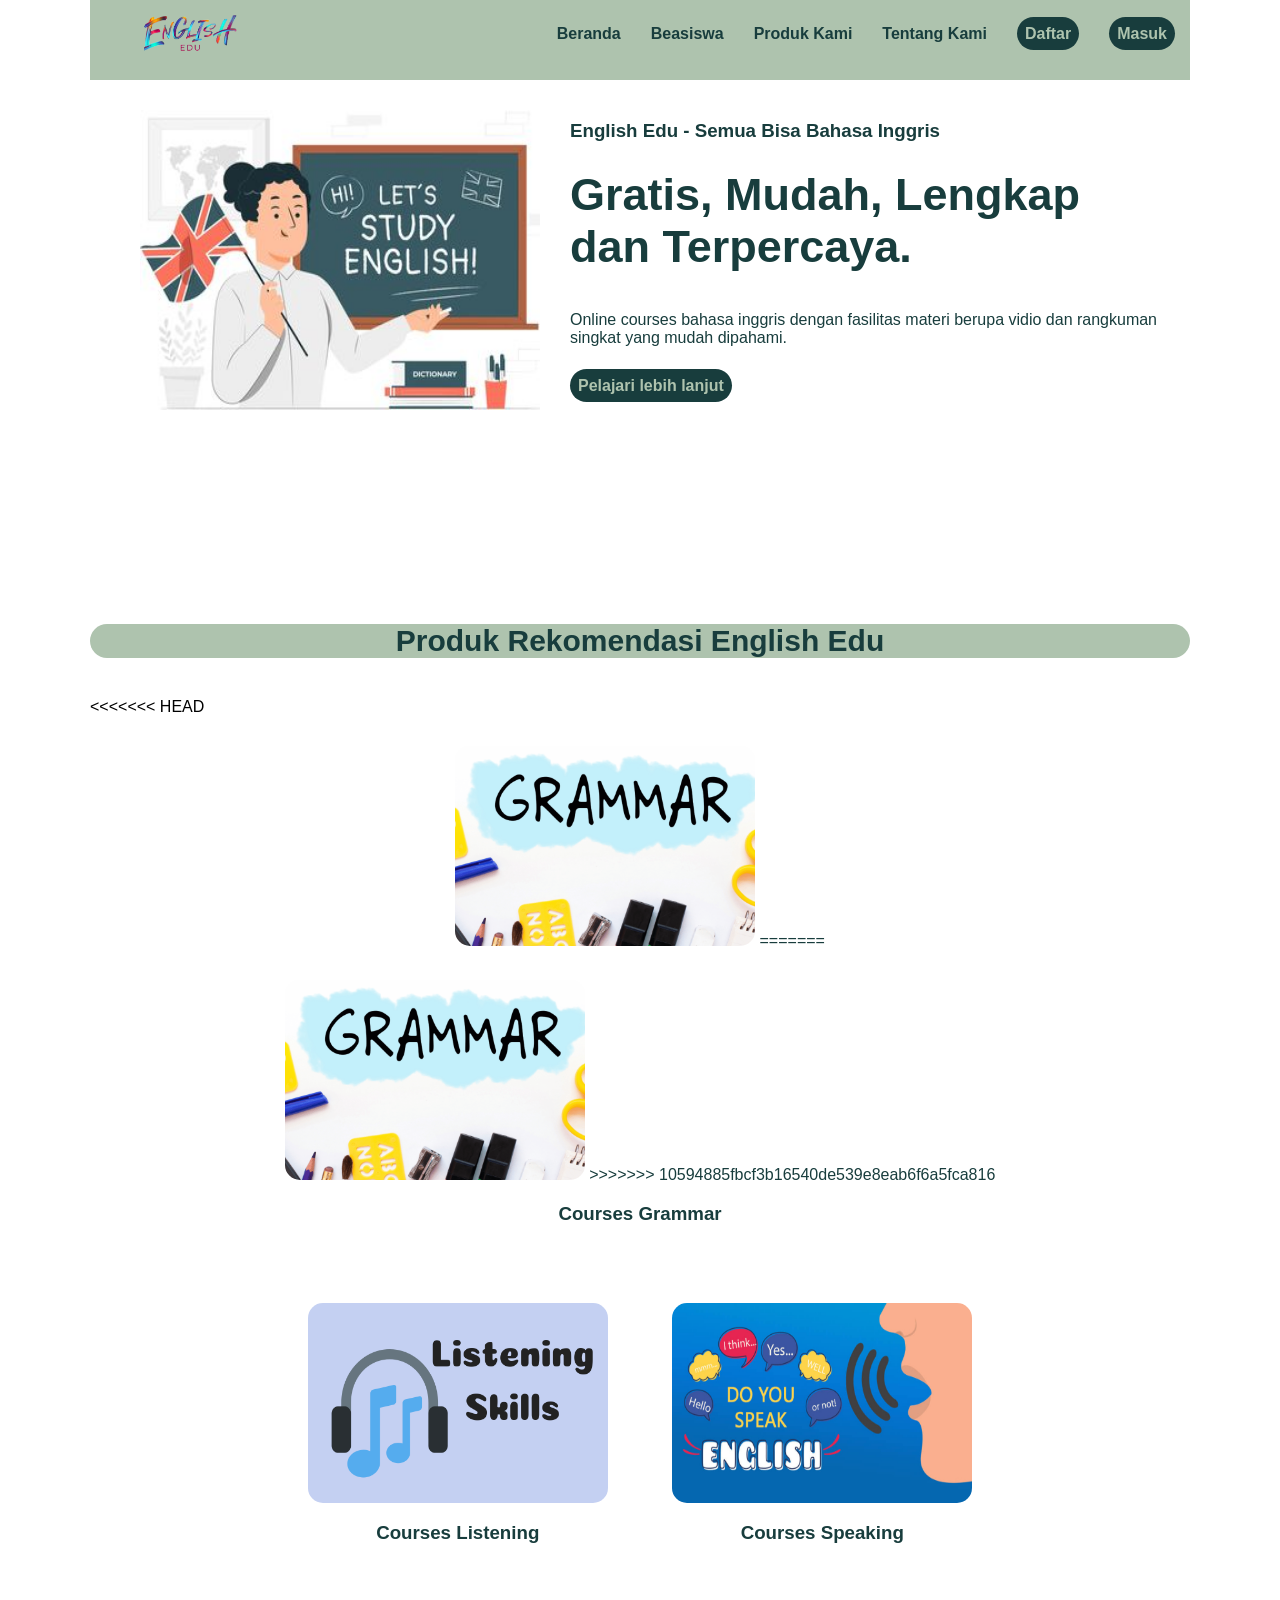
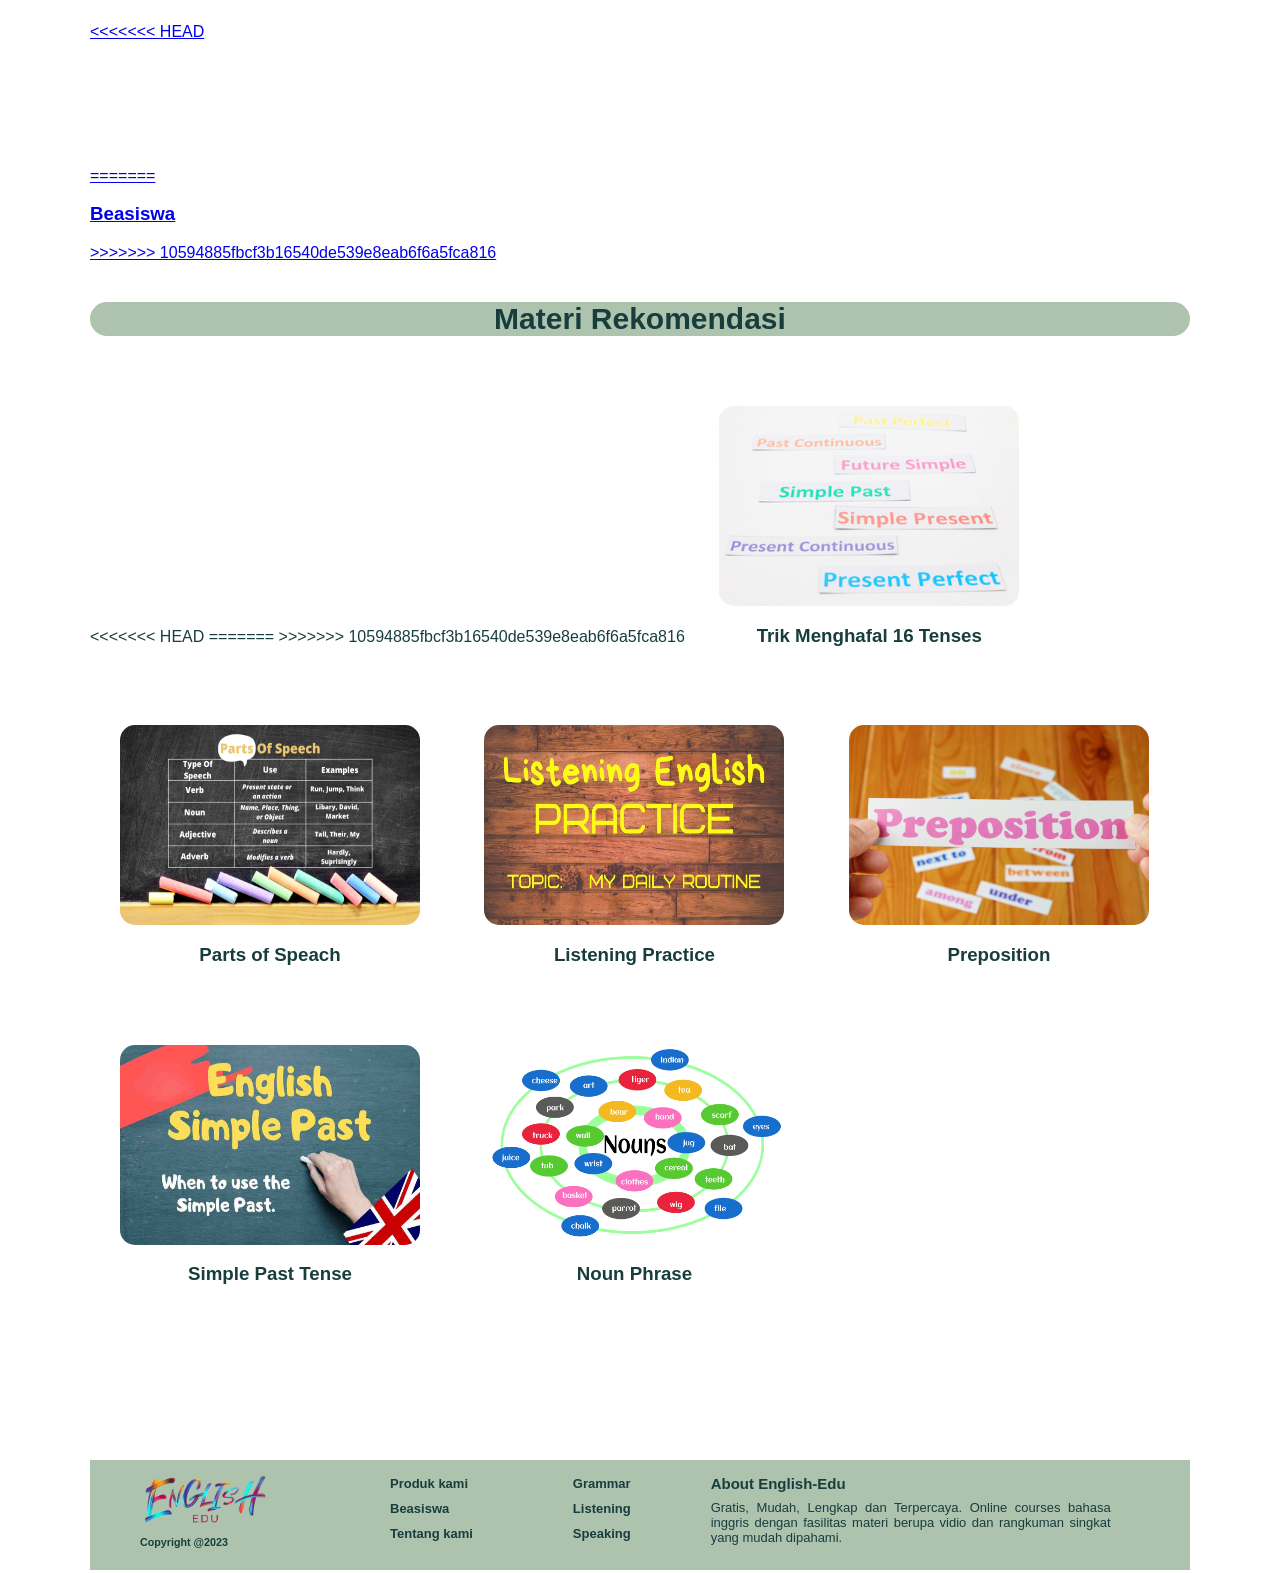
==== index.html @ 0cc18fc1 "Merge branch 'main' of https://github.com/Sitinafiahnafi/Revou" ====
<html lang="en">

<head>
    <meta charset="UTF-8">
    <meta name="viewport" content="width=device-width, initial-scale=1.0">
    <title>English Edu</title>
    <link rel="stylesheet" type="text/css" href="style.css">
</head>

<body>
    <div class="main-container">
        <!--konten header mulai disini-->
        <div class="header-container">
            <div class="header-logo">
                <img src="images/logo.png">
            </div>
            <div class="menu">
                <ul>
                    <li class="button-nav"><a href="#">Masuk</a></li>
                    <li class="button-nav"><a href="#">Daftar</a></li>
                    <li><a href="#tentangkami">Tentang Kami</a></li>
                    <li><a href="#produkkami">Produk Kami</a></li>
                    <li><a href="#beasiswa">Beasiswa</a></li>
                    <li><a href="index.html">Beranda</a></li>
                </ul>
            </div>
        </div>
        
        <!--beranda mulai disini-->
        <div class="main-contain">
            <section id="beranda">
                <img src="images/beranda.jpg">

                <div class="konten1">
                    <h3>English Edu - Semua Bisa Bahasa Inggris</h3>
                    <h2>Gratis, Mudah, Lengkap dan Terpercaya.</h2>
                    <p>Online courses bahasa inggris dengan fasilitas materi berupa vidio dan rangkuman singkat yang
                        mudah dipahami.</p>
                    <p><a href="#materi-rekomendasi" class="button-contain">Pelajari lebih lanjut</a></p>
                </div>
            </section>
        </div>
        
        <!--Produk kami mulai disini-->
        <div class="main-contain">
            <section id="produkkami">
                <br><br><br><br><br><br><br><br>
                <h4>Produk Rekomendasi English Edu</h4>

<<<<<<< HEAD
                <div  class="kolom">
                    <a href="produkgrammar.html">
                        <img class="grammar" src="images/grammar.png">
=======
                <div class="kolom">
                    <img class="grammar" src="images/grammar.png">
>>>>>>> 10594885fbcf3b16540de539e8eab6f6a5fca816
                    <h3>Courses Grammar</h3>
                </div>
                <div class="kolom">
                    <img class="listening" src="images/Listening.png">
                    <h3>Courses Listening</h3>
                </div>
                <div class="kolom">
                    <img class="speaking" src="images/speaking.jpg">
                    <h3>Courses Speaking</h3>
                </div>
            </section>
        </div>

<<<<<<< HEAD
        <br><br><br><br><br><br><br><br>
=======
        <!--beasiswa mulai disini-->
        <div class="kolom">
            <a href="beasiswa.html">
                <h3>Beasiswa</h3>
        </div>

>>>>>>> 10594885fbcf3b16540de539e8eab6f6a5fca816
        <!--Materi Rekomendasi-->
        <div class="main-contain">
            <section id="materi-rekomendasi">
                <h4>Materi Rekomendasi</h4>
<<<<<<< HEAD
                  
=======

>>>>>>> 10594885fbcf3b16540de539e8eab6f6a5fca816
                <div class="kolom">
                    <a href="trikhafal16tenses.html">
                        <img src="images/triktenses.png">
                        <h3>Trik Menghafal 16 Tenses</h3>
                </div>
                <div class="kolom">
                    <a href="parts-of-speach.html">
                        <img src="images/parts-of-speach.png">
                        <h3>Parts of Speach</h3>
                </div>
                <div class="kolom">
                    <a href="listenpractice.html">
                        <img src="images/listenpractice.jpg">
                        <h3>Listening Practice</h3>
                </div>
                <div class="kolom">
                    <a href="preposition.html">
                        <img src="images/preposition.jpg">
                        <h3>Preposition</h3>
                </div>
                <div class="kolom">
                    <a href="simplepast.html">
                        <img src="images/past.jpg">
                        <h3>Simple Past Tense</h3>
                </div>
                <div class="kolom">
                    <a href="nouns.html">
                        <img src="images/nouns.png">
                        <h3>Noun Phrase</h3>
                </div>
            </section>
        </div>
        <br><br><br><br><br><br><br>
        <!--konten footer mulai disini-->
        <div class="footer">
            <div class="footer-left">
                <img src="images/logo.png">
                <h6>Copyright @2023</h6>
            </div>
            <div class="footer-center">
                <div>
                    <ul>
                        <li>Produk kami</li>
                        <li>Beasiswa</li>
                        <li>Tentang kami</li>
                    </ul>
                </div>
            </div>
            <div class="footer-center">
                <div>
                    <ul>
                        <li>Grammar</li>
                        <li>Listening</li>
                        <li>Speaking</li>
                    </ul>
                </div>
            </div>
            <div class="footer-right">
                <h3>About English-Edu</h3>
                <p>Gratis, Mudah, Lengkap dan Terpercaya. Online courses bahasa inggris dengan fasilitas materi berupa
                    vidio dan rangkuman singkat yang mudah dipahami.</p>
            </div>
        </div>
    </div>
</body>

</html>
---- style.css ----
body {
    font-family: 'Segoe UI', Tahoma, Geneva, Verdana, sans-serif;
    margin: 0px;
    padding: 0px;
}
.main-container {
    width: 1100px;
    margin : 0 auto;
}
.header-container {
    width: 100%;
    height: 80px;
    background-color: #AEC3AE;
    position: relative;
}
.header-logo img {
    float:left;
    width :100px;
    height: auto;
    margin: 10px 50px;
    display: flex;
}
.menu ul li {
    float:right;
    list-style: none;
    margin : 25px 15px;
}
li a {
    color: #183D3D;
    font-weight: bold;
    text-decoration: none;
}
.button-nav a {
    color: #AEC3AE;
    background-color: #183D3D;
    font-weight: bold;
    text-decoration: none;
    border-radius: 100px;
    padding: 8px;
}
.button-nav a:hover {
    color: #183D3D;
    background-color: #E4E4D0;
    cursor: pointer;
}
.main-contain {
    margin:0px;
    padding:0px;
    display:block;
    position: relative;
    clear: both;
}
#beranda img {
    width: 400px;
    height: 300px;
    margin: 30px 10px 30px 50px;
    float: left;
}
#beranda .konten1 {
    width:600px;
    height:300px;
    float: right;
    color: #183D3D;
    margin:20px;
}
.konten1 h3 {
    margin: 20px 0px -10px 0px;
}
.konten1 h2 {
    font-size: 45px;
    font-weight: 800px;
}
.konten1 p {
    margin-bottom: 30px;
}
p a {
    text-decoration: none;
    color :#AEC3AE;
    background-color: #183D3D;
    border-radius: 50px;
    padding: 8px;
    font-weight: bold;
}
p a:hover {
    color :#183D3D;
    background-color: #AEC3AE;
}
#produkkami h4 {
    color: #183D3D;
    width: 100%;
    text-align: center;
    font-size: 30px;
    background-color: #AEC3AE;
    border-radius: 50px;
}
#produkkami .kolom {
    display: inline-block;
    margin:30px;
    text-align: center;
}
#produkkami img {
    width: 300px;
    height: 200px;
    border-radius: 15px;
}
#produkkami a {
    text-decoration: none;
    color: #183D3D;
}
#materi-rekomendasi h4 {
    color: #183D3D;
    width: 100%;
    text-align: center;
    font-size: 30px;
    background-color: #AEC3AE;
    border-radius: 50px;
}
#materi-rekomendasi .kolom {
    display: inline-block;
    margin:30px;
    text-align: center;
}
#materi-rekomendasi a {
    text-decoration: none;
    color: #183D3D;
}
#materi-rekomendasi img {
    width: 300px;
    height: 200px;
    border-radius: 15px;
}
.konten-rekomendasi ul li {
    font-weight: bold;
    margin-top: 5px;
}
.konten-rekomendasi p {
    margin-top: 5px;
    padding: 0px;
}
.footer {
    width: 100%;
    height:110px;
    background-color: #AEC3AE;
    position:relative;
    text-align: left;
    display: inline-block;
}
.footer-left{
    float: left;
    margin:10px 50px;
    padding:0px;
    color:#183D3D;
}
.footer-left img {
    float: left;
    width: 130px;
    height: auto;
    margin-bottom: 8px;
}
.konten-rekomendasi {
    margin: 30px;
    padding:0px;
    text-align: justify;
}
.footer-center {
    float: left;
    margin:0px 30px;
    padding:0px;
    color:#183D3D;
}
.footer-center ul li {
    font-weight: bold;
    font-size: 13px;
    padding-bottom: 10px;
    list-style: none;
}
.footer-right {
    float: left;
    margin-left: 50px;
    color:#183D3D;
}
.footer-right h3 {
    font-size: 15px;
    padding: 0px;
    margin-top: 15px;
    margin-bottom: -10px;
}
.footer-right p {
    width: 400px;
    text-align: justify;
    font-size: 13px;
    padding-top: 5px;
}
#beasiswa img {
    width: 400px;
    height: 300px;
    margin: 30px 10px 30px 50px;
    float: left;
}
#beasiswa .konten1 {
    width:600px;
    height:300px;
    float: right;
    color: #183D3D;
    margin:20px;
}  
#Temukan-Beasiswa-Menarik-yang-Harus-Kamu-Coba h4 {
    color: #183D3D;
    width: 100%;
    text-align: center;
    font-size: 30px;
    background-color: #AEC3AE;
    border-radius: 50px;
}
#Temukan-Beasiswa-Menarik-yang-Harus-Kamu-Coba .kolom {
    display: inline-block;
    margin:30px;
    text-align: center;
}
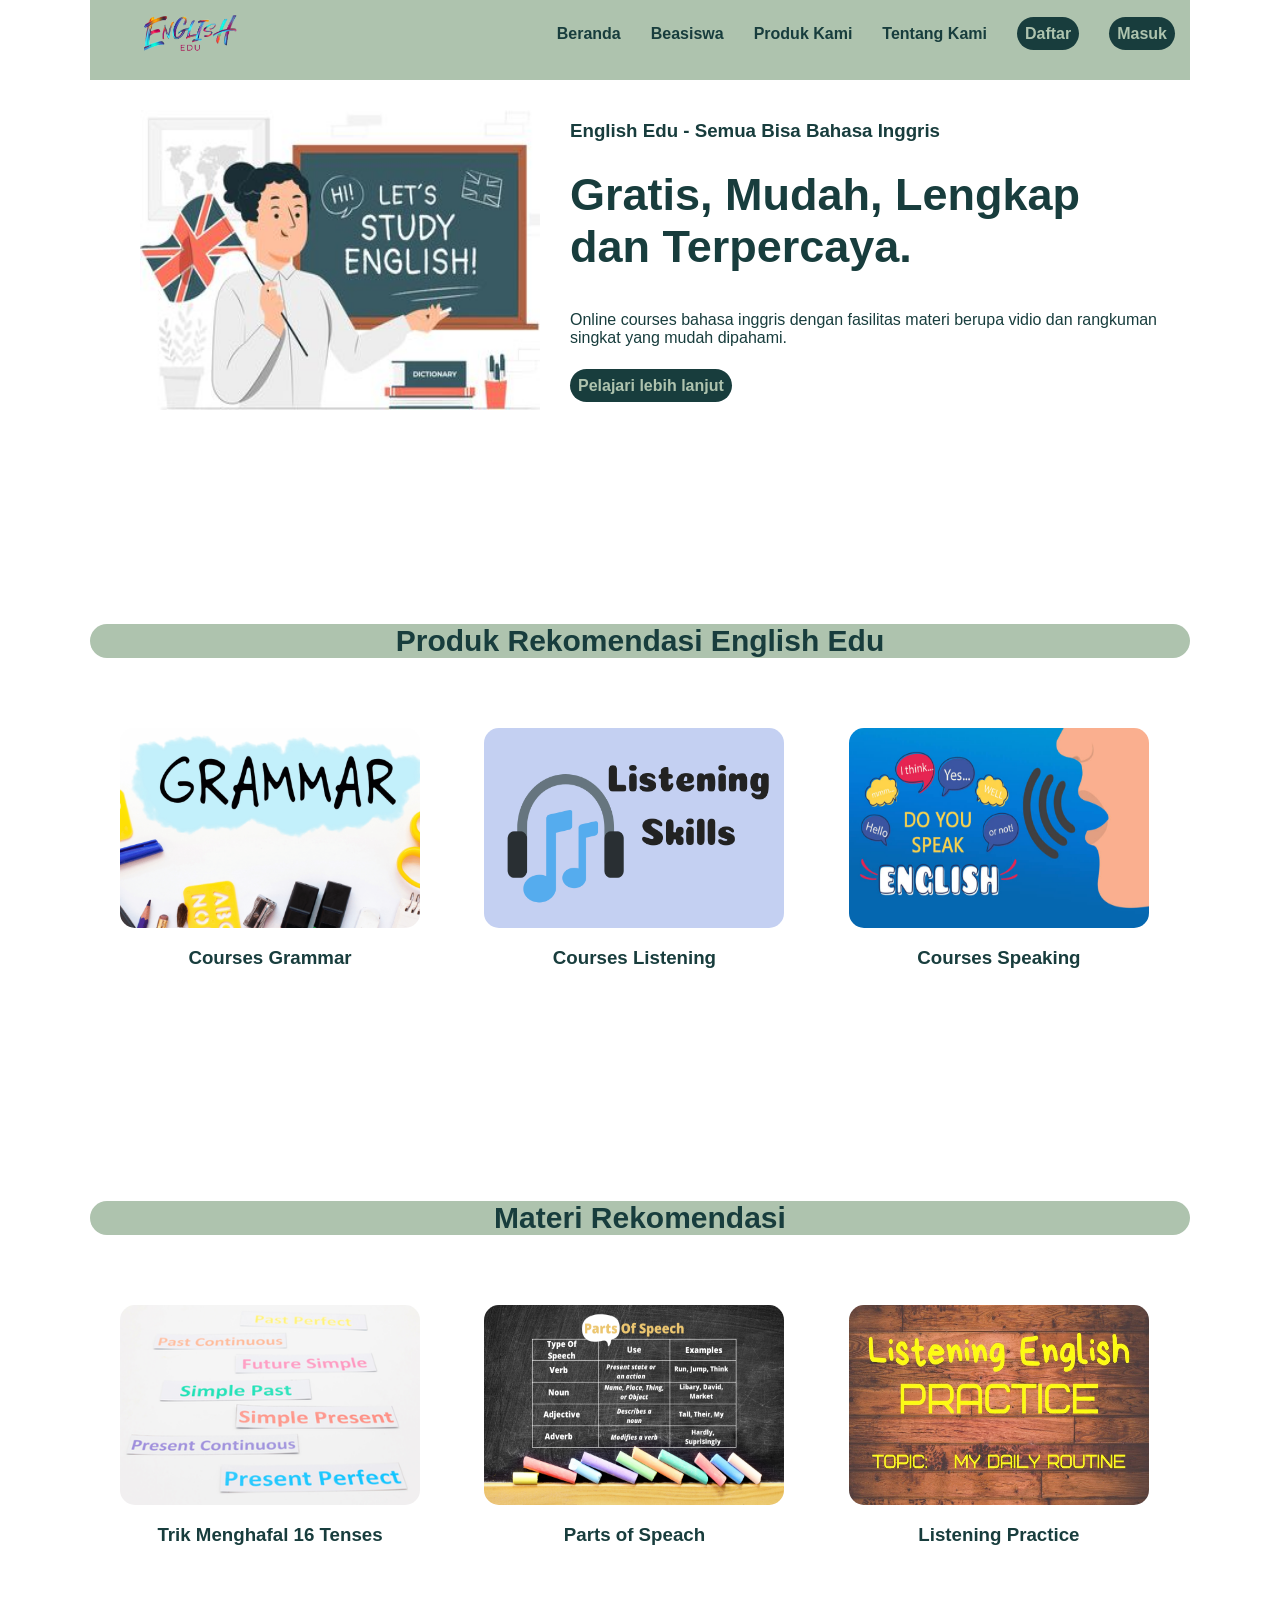
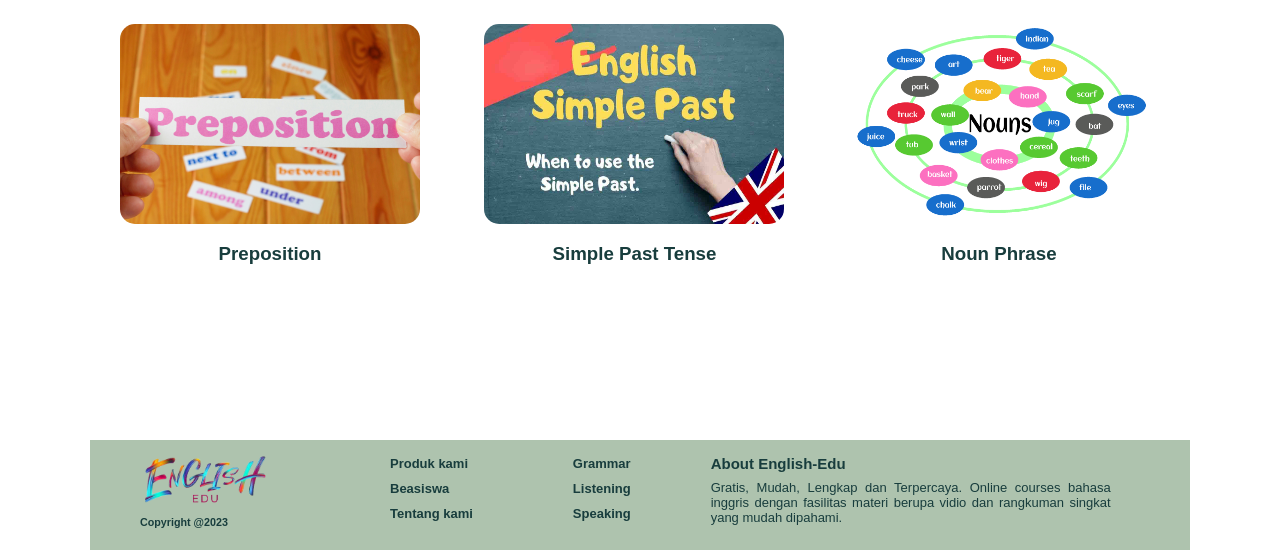
==== commit 3e3aa815: "modifed" ====
--- a/index.html
+++ b/index.html
@@ -20,7 +20,7 @@
                     <li class="button-nav"><a href="#">Daftar</a></li>
                     <li><a href="#tentangkami">Tentang Kami</a></li>
                     <li><a href="#produkkami">Produk Kami</a></li>
-                    <li><a href="#beasiswa">Beasiswa</a></li>
+                    <li><a href="beasiswa.html">Beasiswa</a></li>
                     <li><a href="index.html">Beranda</a></li>
                 </ul>
             </div>
@@ -47,14 +47,9 @@
                 <br><br><br><br><br><br><br><br>
                 <h4>Produk Rekomendasi English Edu</h4>
 
-<<<<<<< HEAD
                 <div  class="kolom">
                     <a href="produkgrammar.html">
                         <img class="grammar" src="images/grammar.png">
-=======
-                <div class="kolom">
-                    <img class="grammar" src="images/grammar.png">
->>>>>>> 10594885fbcf3b16540de539e8eab6f6a5fca816
                     <h3>Courses Grammar</h3>
                 </div>
                 <div class="kolom">
@@ -68,25 +63,12 @@
             </section>
         </div>
 
-<<<<<<< HEAD
         <br><br><br><br><br><br><br><br>
-=======
-        <!--beasiswa mulai disini-->
-        <div class="kolom">
-            <a href="beasiswa.html">
-                <h3>Beasiswa</h3>
-        </div>
-
->>>>>>> 10594885fbcf3b16540de539e8eab6f6a5fca816
         <!--Materi Rekomendasi-->
         <div class="main-contain">
             <section id="materi-rekomendasi">
                 <h4>Materi Rekomendasi</h4>
-<<<<<<< HEAD
                   
-=======
-
->>>>>>> 10594885fbcf3b16540de539e8eab6f6a5fca816
                 <div class="kolom">
                     <a href="trikhafal16tenses.html">
                         <img src="images/triktenses.png">
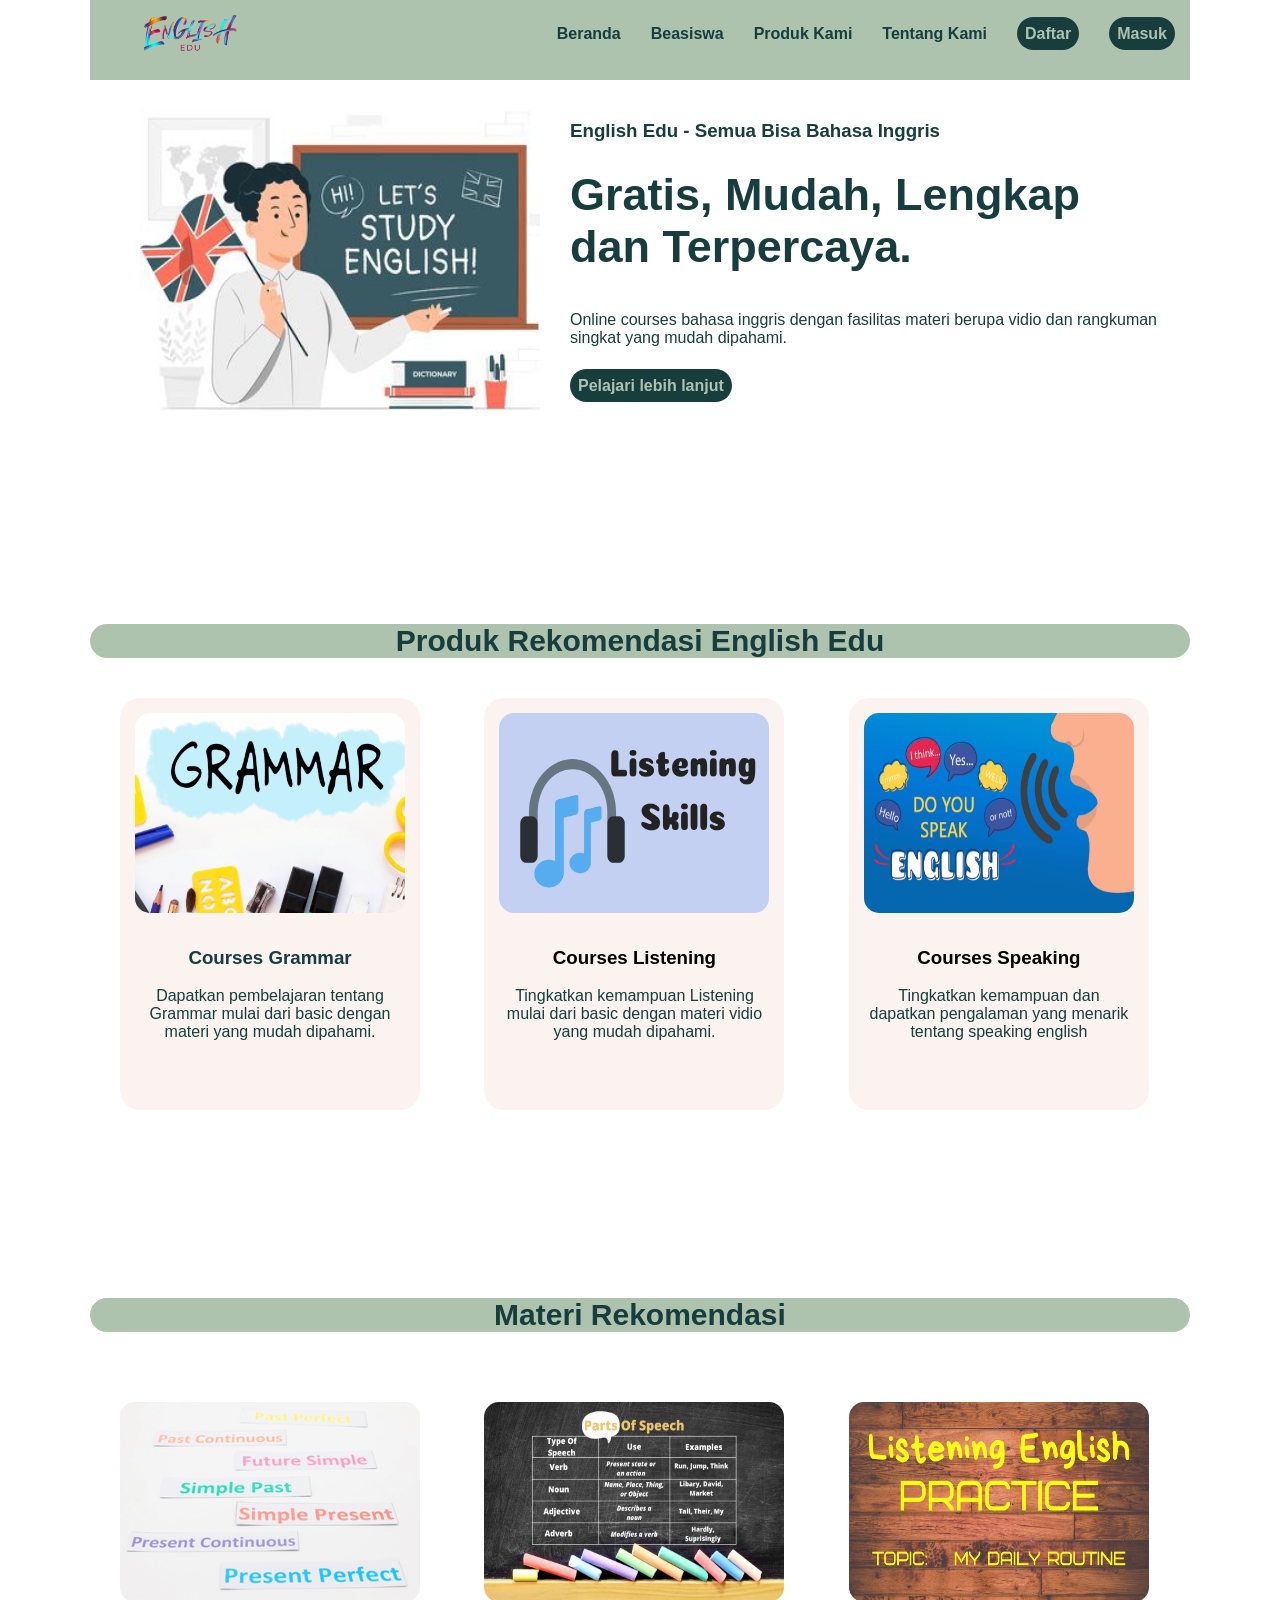
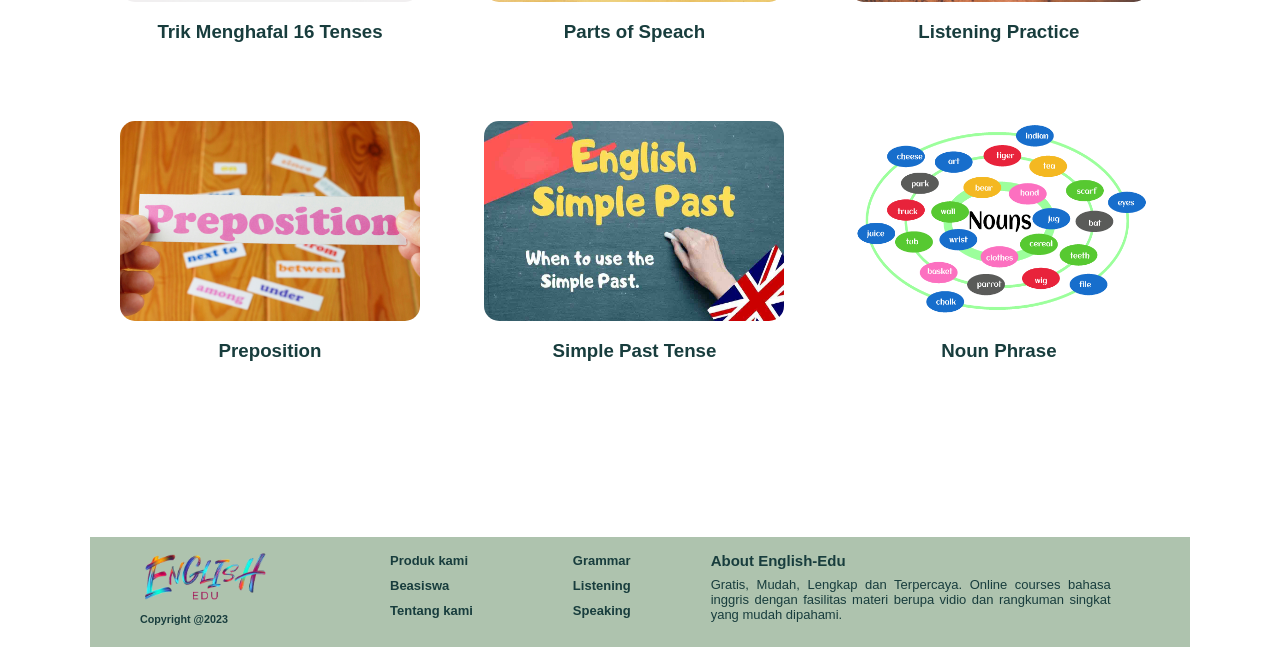
==== commit 12a8c79e: "produk" ====
--- a/index.html
+++ b/index.html
@@ -51,14 +51,25 @@
                     <a href="produkgrammar.html">
                         <img class="grammar" src="images/grammar.png">
                     <h3>Courses Grammar</h3>
+                        <p>Dapatkan pembelajaran tentang Grammar mulai dari basic dengan materi yang mudah dipahami.</p>
+                        <br><br><br>
+                    
                 </div>
                 <div class="kolom">
-                    <img class="listening" src="images/Listening.png">
+                    <a href="produkgrammar.html"></a>
+                        <img class="listening" src="images/Listening.png">
                     <h3>Courses Listening</h3>
+                        <p>Tingkatkan kemampuan Listening mulai dari basic dengan materi vidio yang mudah dipahami.</p>
+                        <br><br><br>
+                        
                 </div>
                 <div class="kolom">
-                    <img class="speaking" src="images/speaking.jpg">
+                    <a href="produkgrammar.html"></a>
+                        <img class="speaking" src="images/speaking.jpg">
                     <h3>Courses Speaking</h3>
+                        <p>Tingkatkan kemampuan dan dapatkan pengalaman yang menarik tentang speaking english</p>
+                        <br><br><br>
+                        
                 </div>
             </section>
         </div>
--- a/style.css
+++ b/style.css
@@ -40,7 +40,7 @@
 }
 .button-nav a:hover {
     color: #183D3D;
-    background-color: #E4E4D0;
+    background-color: #FAF3F0;
     cursor: pointer;
 }
 .main-contain {
@@ -95,19 +95,33 @@
 }
 #produkkami .kolom {
     display: inline-block;
-    margin:30px;
-    text-align: center;
+    text-align: center;
+    background-color: #FAF3F0;
+    overflow: hidden;
+    border-radius: 20px;
+    margin: 0px 30px;
+}
+#produkkami .kolom:hover {
+    background-color: #CBE4DE;
+    cursor: pointer;
 }
 #produkkami img {
-    width: 300px;
+    width: 270px;
     height: 200px;
     border-radius: 15px;
+    margin: 15px;
 }
 #produkkami a {
     text-decoration: none;
     color: #183D3D;
 }
-#materi-rekomendasi h4 {
+#produkkami p {
+    width: 270px;
+    height: auto;
+    color: #183D3D;
+    margin: 15px;
+}
+ h4 {
     color: #183D3D;
     width: 100%;
     text-align: center;
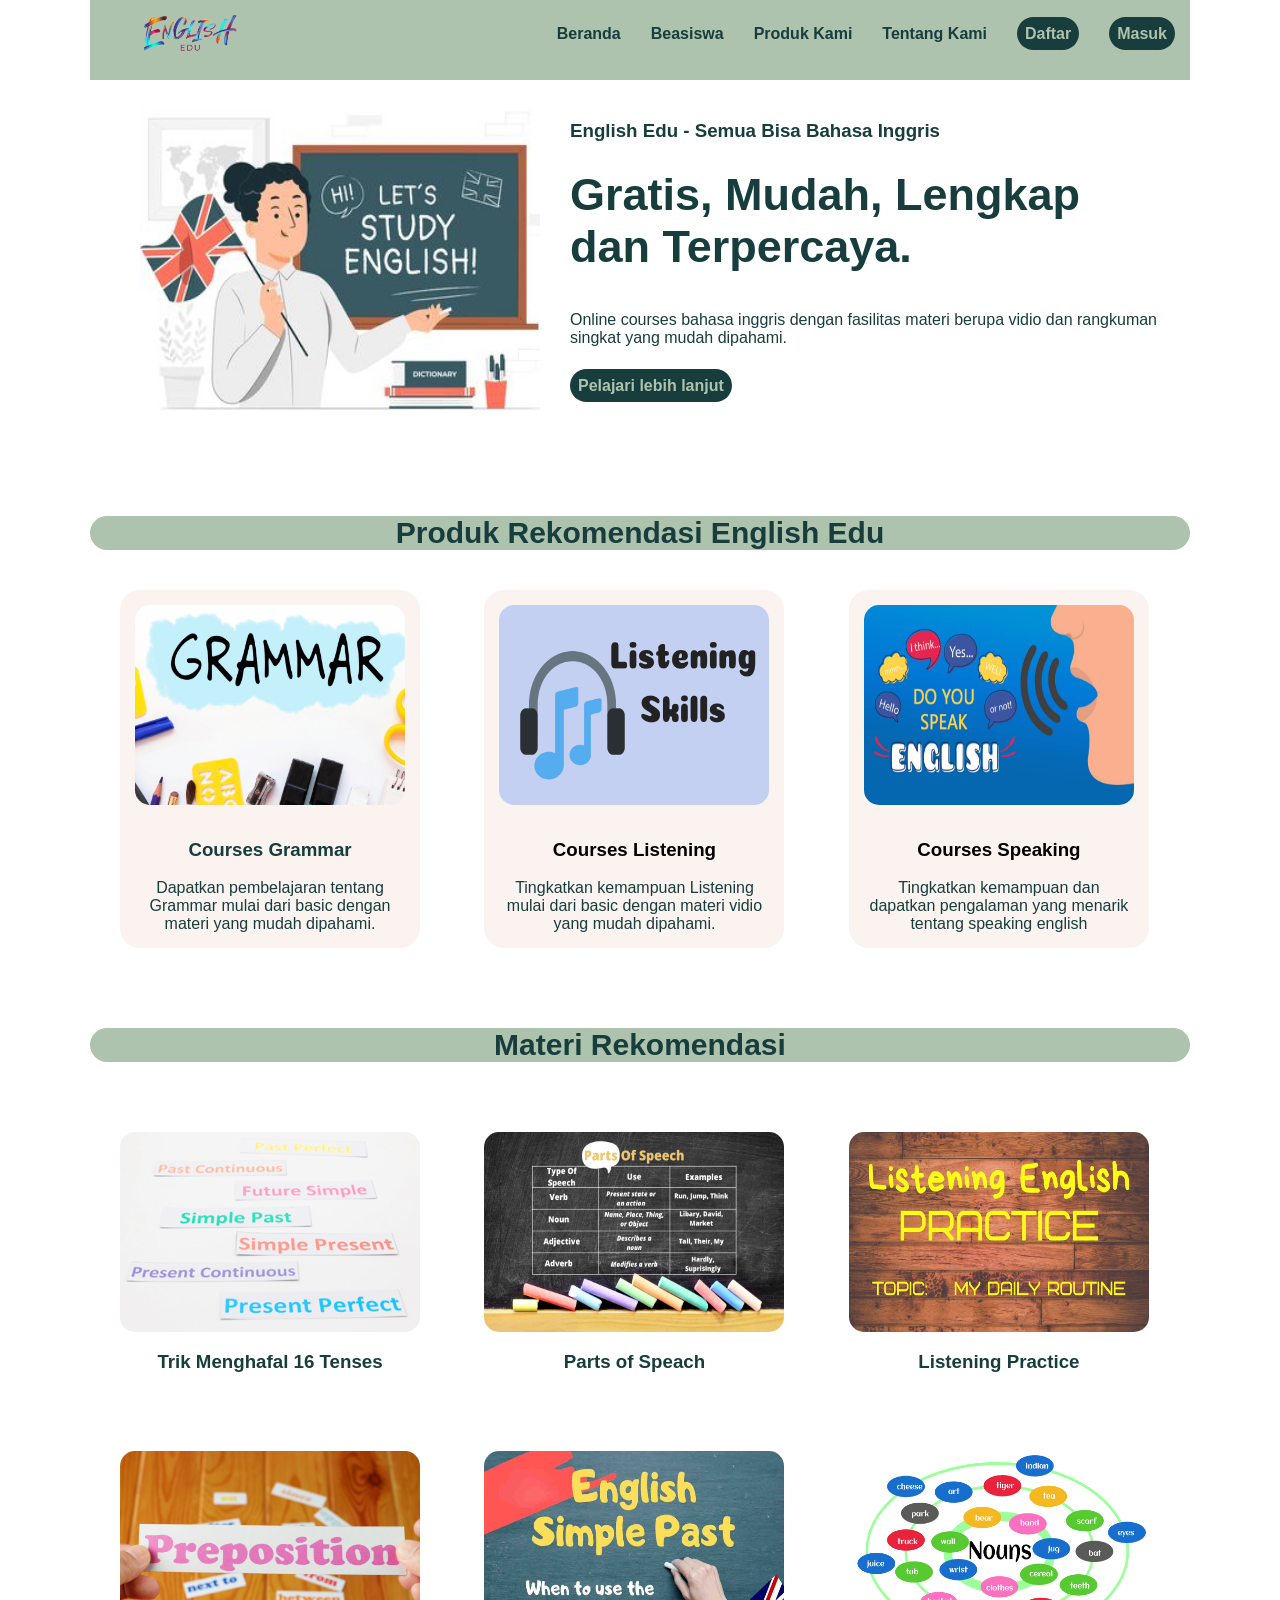
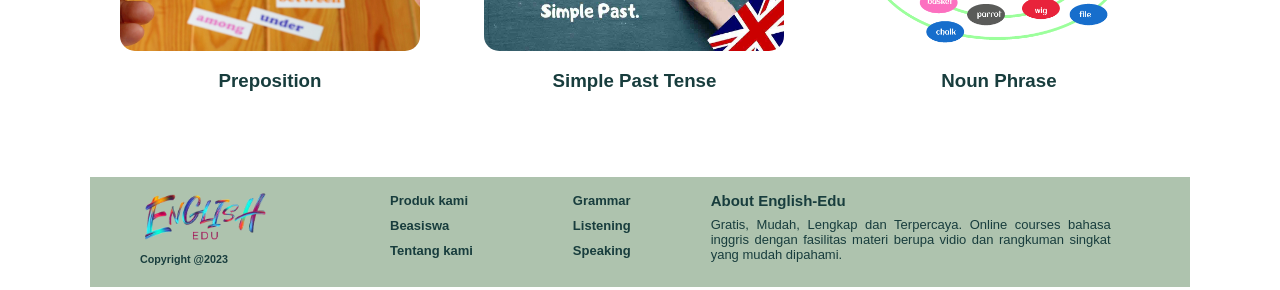
==== commit 5e44e37d: "modified" ====
--- a/index.html
+++ b/index.html
@@ -44,7 +44,7 @@
         <!--Produk kami mulai disini-->
         <div class="main-contain">
             <section id="produkkami">
-                <br><br><br><br><br><br><br><br>
+                <br><br>
                 <h4>Produk Rekomendasi English Edu</h4>
 
                 <div  class="kolom">
@@ -52,29 +52,26 @@
                         <img class="grammar" src="images/grammar.png">
                     <h3>Courses Grammar</h3>
                         <p>Dapatkan pembelajaran tentang Grammar mulai dari basic dengan materi yang mudah dipahami.</p>
-                        <br><br><br>
-                    
+                        
                 </div>
                 <div class="kolom">
                     <a href="produkgrammar.html"></a>
                         <img class="listening" src="images/Listening.png">
                     <h3>Courses Listening</h3>
                         <p>Tingkatkan kemampuan Listening mulai dari basic dengan materi vidio yang mudah dipahami.</p>
-                        <br><br><br>
-                        
+                                                
                 </div>
                 <div class="kolom">
                     <a href="produkgrammar.html"></a>
                         <img class="speaking" src="images/speaking.jpg">
                     <h3>Courses Speaking</h3>
                         <p>Tingkatkan kemampuan dan dapatkan pengalaman yang menarik tentang speaking english</p>
-                        <br><br><br>
-                        
+                                                
                 </div>
             </section>
         </div>
 
-        <br><br><br><br><br><br><br><br>
+        <br><br>
         <!--Materi Rekomendasi-->
         <div class="main-contain">
             <section id="materi-rekomendasi">
@@ -112,7 +109,7 @@
                 </div>
             </section>
         </div>
-        <br><br><br><br><br><br><br>
+        <br><br>
         <!--konten footer mulai disini-->
         <div class="footer">
             <div class="footer-left">
--- a/style.css
+++ b/style.css
@@ -230,4 +230,37 @@
     display: inline-block;
     margin:30px;
     text-align: center;
+}
+#Temukan-Beasiswa-Menarik-yang-Harus-Kamu-Coba img {
+    width: 400px;
+    height: 300px;
+    margin: 30px 10px 30px 50px;
+    border-radius: 15px;
+    float: center;
+}
+#Temukan-Beasiswa-Menarik-yang-Harus-Kamu-Coba .Kolom {
+display: inline-block;
+text-align: center;
+overflow: hidden;
+border-radius: 20px;
+margin: 0px 30px;
+}
+#beasiswa h4 {
+    color: #183D3D;
+    width: 100%;
+    text-align: center;
+    font-size: 30px;
+    background-color: #AEC3AE;
+    border-radius: 50px;
+}
+#beasiswa .kolom {
+    display: inline-block;
+    margin:30px;
+    text-align: center;
+}
+#beasiswa img {
+    width: 400px;
+    height: 300px;
+    margin: 30px 10px 30px 50px;
+    float: left;
 }
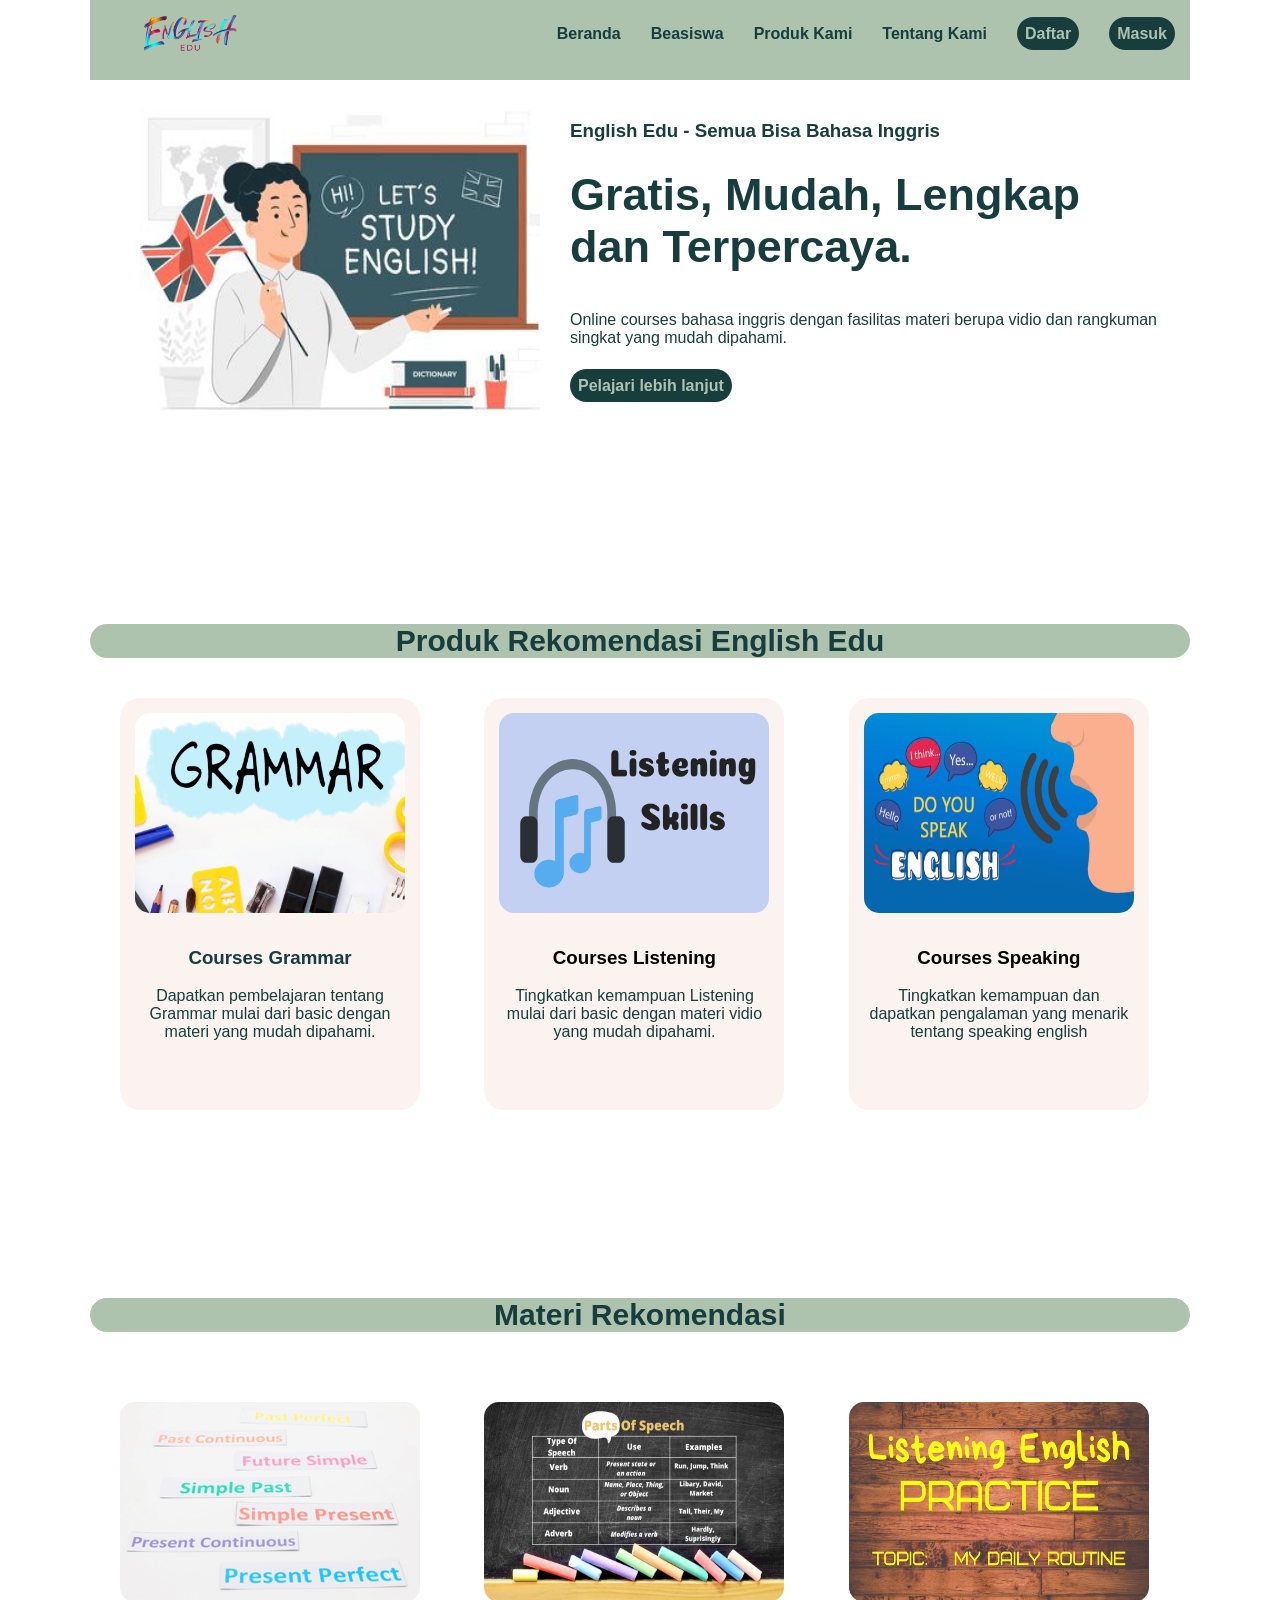
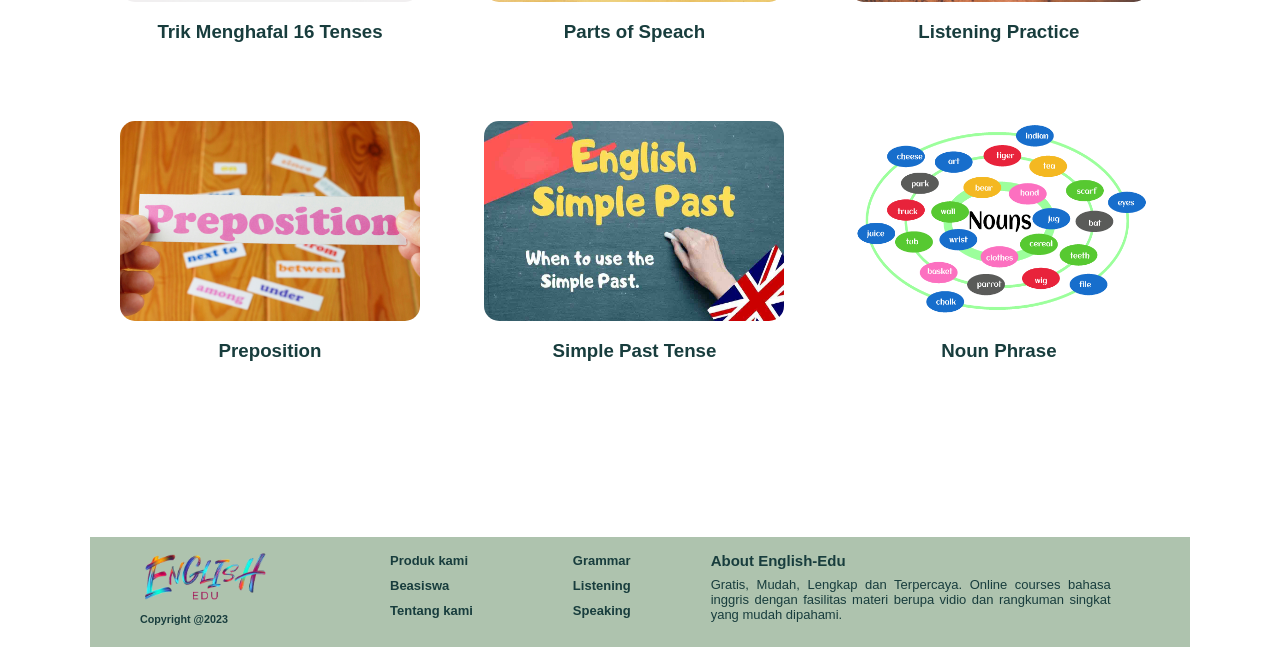
==== commit 1f4f94ae: "baru" ====
--- a/index.html
+++ b/index.html
@@ -23,6 +23,13 @@
                     <li><a href="beasiswa.html">Beasiswa</a></li>
                     <li><a href="index.html">Beranda</a></li>
                 </ul>
+
+                <!-- <div class="menu-toogle">
+                    <input type="checkbox"/>
+                    <span></span>
+                    <span></span>
+                    <span></span>
+                </div> -->
             </div>
         </div>
         
@@ -36,7 +43,7 @@
                     <h2>Gratis, Mudah, Lengkap dan Terpercaya.</h2>
                     <p>Online courses bahasa inggris dengan fasilitas materi berupa vidio dan rangkuman singkat yang
                         mudah dipahami.</p>
-                    <p><a href="#materi-rekomendasi" class="button-contain">Pelajari lebih lanjut</a></p>
+                    <p><a href="#materi-rekomendasi">Pelajari lebih lanjut</a></p>
                 </div>
             </section>
         </div>
@@ -44,7 +51,7 @@
         <!--Produk kami mulai disini-->
         <div class="main-contain">
             <section id="produkkami">
-                <br><br>
+                <br><br><br><br><br><br><br><br>
                 <h4>Produk Rekomendasi English Edu</h4>
 
                 <div  class="kolom">
@@ -52,26 +59,29 @@
                         <img class="grammar" src="images/grammar.png">
                     <h3>Courses Grammar</h3>
                         <p>Dapatkan pembelajaran tentang Grammar mulai dari basic dengan materi yang mudah dipahami.</p>
-                        
+                        <br><br><br>
+                    
                 </div>
                 <div class="kolom">
                     <a href="produkgrammar.html"></a>
                         <img class="listening" src="images/Listening.png">
                     <h3>Courses Listening</h3>
                         <p>Tingkatkan kemampuan Listening mulai dari basic dengan materi vidio yang mudah dipahami.</p>
-                                                
+                        <br><br><br>
+                        
                 </div>
                 <div class="kolom">
                     <a href="produkgrammar.html"></a>
                         <img class="speaking" src="images/speaking.jpg">
                     <h3>Courses Speaking</h3>
                         <p>Tingkatkan kemampuan dan dapatkan pengalaman yang menarik tentang speaking english</p>
-                                                
+                        <br><br><br>
+                        
                 </div>
             </section>
         </div>
 
-        <br><br>
+        <br><br><br><br><br><br><br><br>
         <!--Materi Rekomendasi-->
         <div class="main-contain">
             <section id="materi-rekomendasi">
@@ -109,7 +119,7 @@
                 </div>
             </section>
         </div>
-        <br><br>
+        <br><br><br><br><br><br><br>
         <!--konten footer mulai disini-->
         <div class="footer">
             <div class="footer-left">
--- a/style.css
+++ b/style.css
@@ -4,7 +4,7 @@
     padding: 0px;
 }
 .main-container {
-    width: 1100px;
+    max-width: 1100px;
     margin : 0 auto;
 }
 .header-container {
@@ -43,6 +43,35 @@
     background-color: #FAF3F0;
     cursor: pointer;
 }
+
+/* hamburger menu */
+/* .menu-toogle {
+    display : flex;
+    flex-direction: column;
+    justify-content: space-between;
+    height: 20px;
+    position: relative;
+}
+.menu-toogle span {
+    display: block;
+    width : 28px;
+    height: 3px;
+    background-color:#183D3D;
+    border-radius: 3px;
+    transition: all 0.5s;
+}
+.menu-toogle input {
+    display: block;
+    position: absolute;
+    background-color: black;
+    width: 40px;
+    height: 28px;
+    left: -5px;
+    top:-5px;
+    opacity: 0;
+    z-index: 2;
+} */
+
 .main-contain {
     margin:0px;
     padding:0px;
@@ -121,7 +150,7 @@
     color: #183D3D;
     margin: 15px;
 }
- h4 {
+#materi-rekomendasi h4 {
     color: #183D3D;
     width: 100%;
     text-align: center;
@@ -205,19 +234,25 @@
     font-size: 13px;
     padding-top: 5px;
 }
+#beasiswa .konten1 {
+    width:600px;
+    height:300px;
+    float: right;
+    color: #183D3D;
+    margin:20px;
+}
 #beasiswa img {
     width: 400px;
     height: 300px;
     margin: 30px 10px 30px 50px;
     float: left;
-}
-#beasiswa .konten1 {
-    width:600px;
-    height:300px;
-    float: right;
-    color: #183D3D;
-    margin:20px;
-}  
+    border-radius: 20px;
+} 
+#beasiswa .konten2 {
+    clear: both;
+    margin: 10px 50px;
+    text-align: justify;
+}
 #Temukan-Beasiswa-Menarik-yang-Harus-Kamu-Coba h4 {
     color: #183D3D;
     width: 100%;
@@ -231,36 +266,82 @@
     margin:30px;
     text-align: center;
 }
-#Temukan-Beasiswa-Menarik-yang-Harus-Kamu-Coba img {
+#beasiswa h4 {
+    color: #183D3D;
+    width: 100%;
+    text-align: center;
+    font-size: 30px;
+    background-color: #AEC3AE;
+    border-radius: 50px;
+}
+.beasiswa .kolom {
+    display: inline-block;
+    margin:30px;
+    text-align: center;
+}
+.beasiswa img {
     width: 400px;
     height: 300px;
     margin: 30px 10px 30px 50px;
+    float: left;
+}
+.search-bar {
+    margin:20px auto;
+    font-weight: bold;
+    padding: 5px;
+}
+.contain-left img {
+    float : left;
+    width: 270px;
+    height: 200px;
     border-radius: 15px;
-    float: center;
-}
-#Temukan-Beasiswa-Menarik-yang-Harus-Kamu-Coba .Kolom {
-display: inline-block;
-text-align: center;
-overflow: hidden;
-border-radius: 20px;
-margin: 0px 30px;
-}
-#beasiswa h4 {
-    color: #183D3D;
-    width: 100%;
-    text-align: center;
-    font-size: 30px;
-    background-color: #AEC3AE;
-    border-radius: 50px;
-}
-#beasiswa .kolom {
-    display: inline-block;
-    margin:30px;
-    text-align: center;
-}
-#beasiswa img {
-    width: 400px;
-    height: 300px;
-    margin: 30px 10px 30px 50px;
-    float: left;
-}+    margin: 15px 30px;
+}
+.contain-right {
+    float:left;
+    text-align: justify;
+    margin: 15px;
+    width : 700px;
+    color: #183D3D;
+}
+/* Responsive Breakpoint */
+/*ukuran tablet*/
+/* @media screen and (max-width: 1100px) {
+    .menu .menu-toogle {
+        display : none;
+    }
+} */
+/*ukuran tablet*/
+/* @media screen and (max-width: 800px) {
+    .menu ul {
+        display : none;
+    }
+    #beranda img,
+    #beasiswa img {
+        width: 600px;
+        height: 500px;
+        margin: 30px 0px 0px 30px;
+    }
+    #beranda .konten1,
+    #beasiswa .konten1 {
+        display: block;
+        float: left;
+    }
+} */
+/*ukuran tablet*/
+/* @media screen and (max-width: 576px) {
+    .menu ul {
+        display : none;
+    }
+    #beranda img, 
+    #beasiswa img {
+        width: 450px;
+        height: 350px;
+        margin: 30px 0px 0px 30px;
+    }
+    #beranda .konten1,
+    #beasiswa .konten1,{
+        float: left;
+        display: block;
+    }
+} */
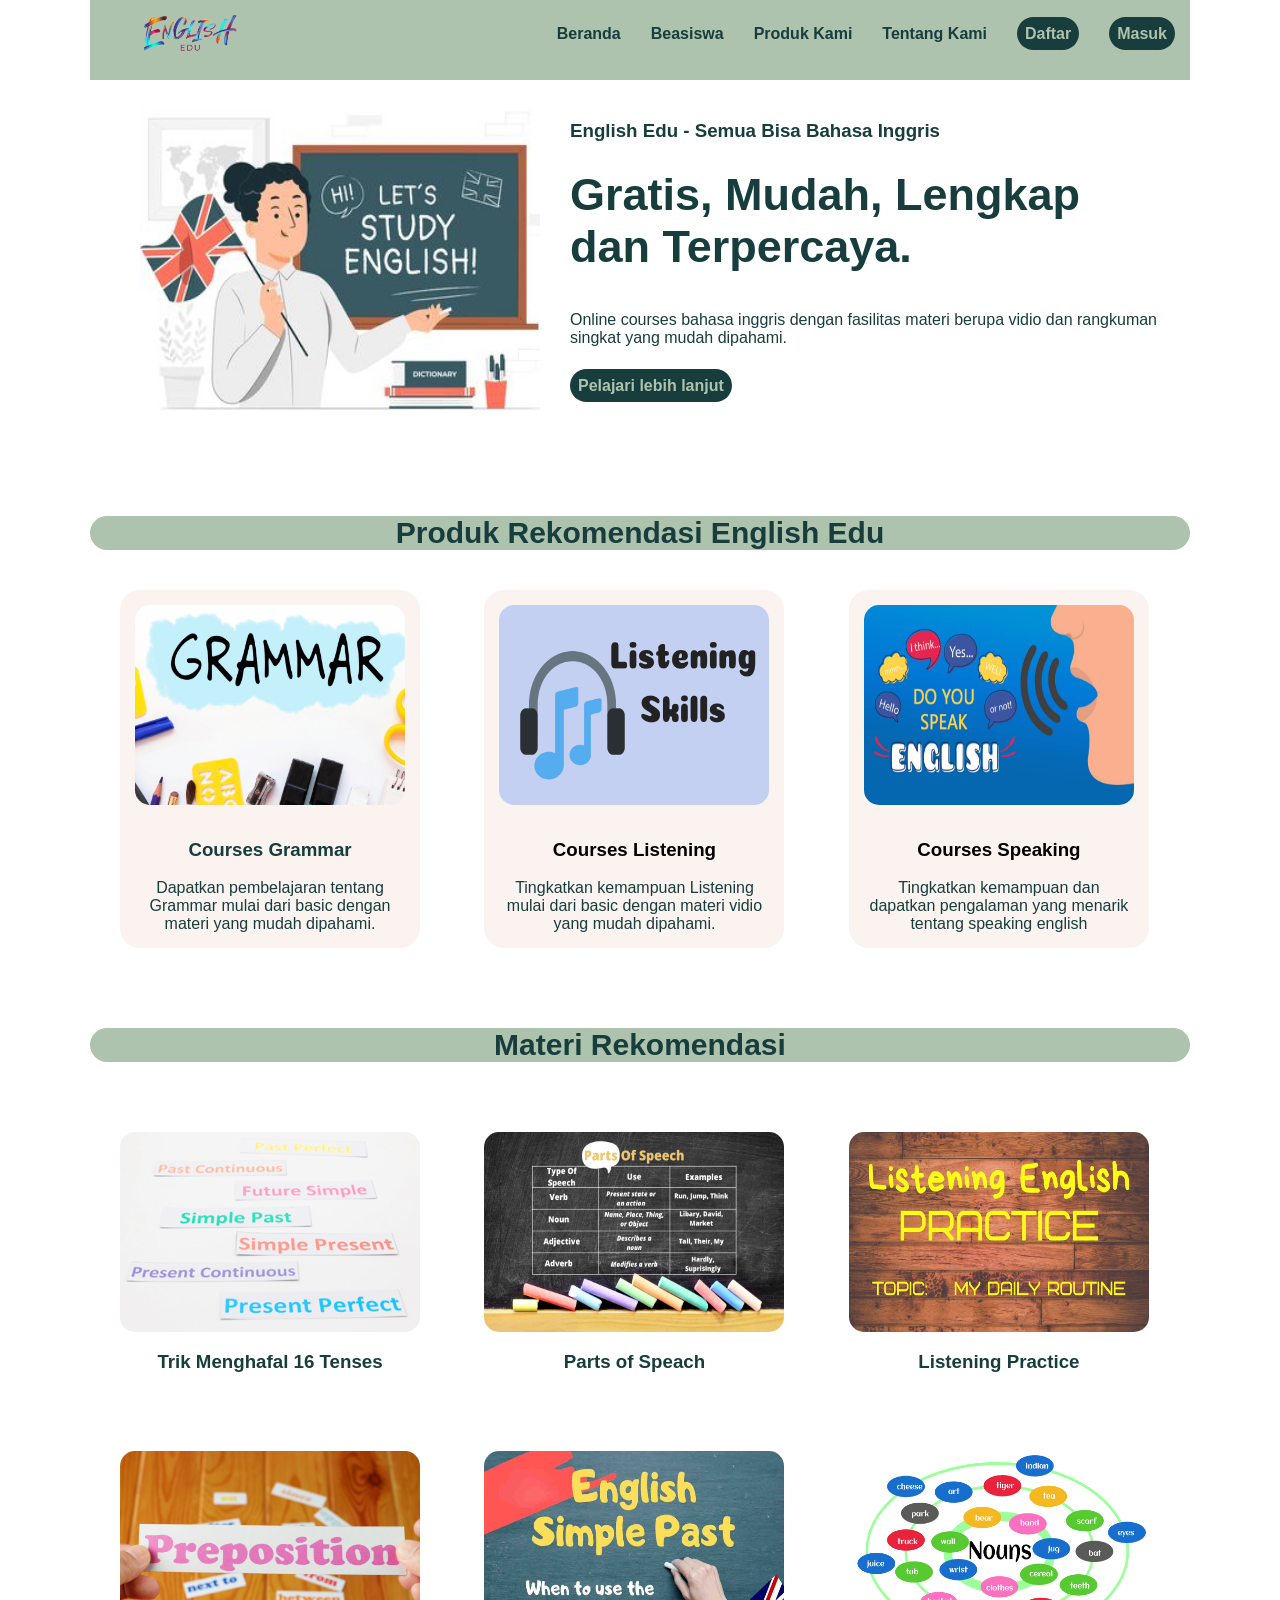
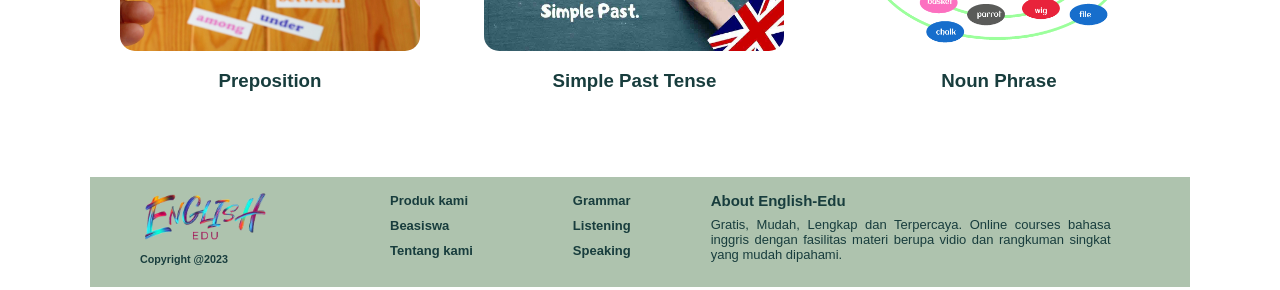
==== commit 7cc1ce8e: "Merge branch 'main' of https://github.com/Sitinafiahnafi/Revou" ====
--- a/index.html
+++ b/index.html
@@ -51,7 +51,7 @@
         <!--Produk kami mulai disini-->
         <div class="main-contain">
             <section id="produkkami">
-                <br><br><br><br><br><br><br><br>
+                <br><br>
                 <h4>Produk Rekomendasi English Edu</h4>
 
                 <div  class="kolom">
@@ -59,29 +59,26 @@
                         <img class="grammar" src="images/grammar.png">
                     <h3>Courses Grammar</h3>
                         <p>Dapatkan pembelajaran tentang Grammar mulai dari basic dengan materi yang mudah dipahami.</p>
-                        <br><br><br>
-                    
+                        
                 </div>
                 <div class="kolom">
                     <a href="produkgrammar.html"></a>
                         <img class="listening" src="images/Listening.png">
                     <h3>Courses Listening</h3>
                         <p>Tingkatkan kemampuan Listening mulai dari basic dengan materi vidio yang mudah dipahami.</p>
-                        <br><br><br>
-                        
+                                                
                 </div>
                 <div class="kolom">
                     <a href="produkgrammar.html"></a>
                         <img class="speaking" src="images/speaking.jpg">
                     <h3>Courses Speaking</h3>
                         <p>Tingkatkan kemampuan dan dapatkan pengalaman yang menarik tentang speaking english</p>
-                        <br><br><br>
-                        
+                                                
                 </div>
             </section>
         </div>
 
-        <br><br><br><br><br><br><br><br>
+        <br><br>
         <!--Materi Rekomendasi-->
         <div class="main-contain">
             <section id="materi-rekomendasi">
@@ -119,7 +116,7 @@
                 </div>
             </section>
         </div>
-        <br><br><br><br><br><br><br>
+        <br><br>
         <!--konten footer mulai disini-->
         <div class="footer">
             <div class="footer-left">
--- a/style.css
+++ b/style.css
@@ -266,6 +266,20 @@
     margin:30px;
     text-align: center;
 }
+#Temukan-Beasiswa-Menarik-yang-Harus-Kamu-Coba img {
+    width: 400px;
+    height: 300px;
+    margin: 30px 10px 30px 50px;
+    border-radius: 15px;
+    float: center;
+}
+#Temukan-Beasiswa-Menarik-yang-Harus-Kamu-Coba .Kolom {
+display: inline-block;
+text-align: center;
+overflow: hidden;
+border-radius: 20px;
+margin: 0px 30px;
+}
 #beasiswa h4 {
     color: #183D3D;
     width: 100%;
